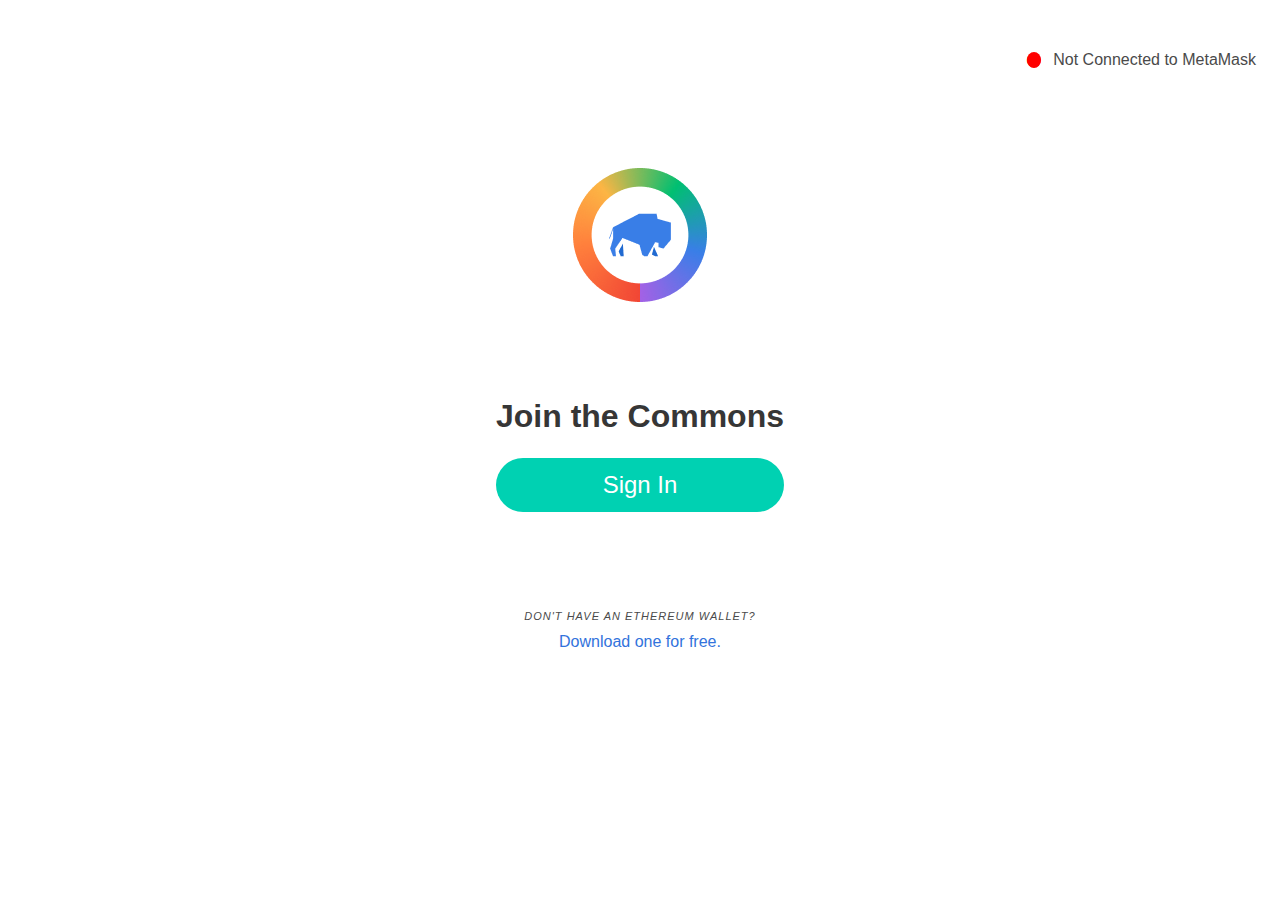
==== index.html @ 7eb844ca "login screen" ====
<!DOCTYPE html>
<html>

<head>
    <meta charset="utf-8">
    <meta http-equiv="X-UA-Compatible" content="IE=edge">
    <meta name="viewport" content="width=device-width, initial-scale=1">
    <title>Buffalo Network</title>
    <link rel="stylesheet" href="https://maxcdn.bootstrapcdn.com/font-awesome/4.7.0/css/font-awesome.min.css">
    <link href="https://fonts.googleapis.com/css?family=Open+Sans:300,400,700" rel="stylesheet">
    <!-- Bulma Version 0.7.4-->
    <link rel="stylesheet" href="css/bulma.css" />
    <link rel="stylesheet" type="text/css" href="css/edits.css" />

</head>
<body>

<!-- NavBar -->
<section class="section">

		<!-- Main container -->
		<nav class="level is-mobile">
		  <!-- Left side -->
		  <div class="level-left"></div>

		  <!-- Right side -->
		  <div class="level-right">
		    <p class="level-item">
		    	<i class="fa fa-circle-o text-red"></i>
		    	<p>Not Connected to MetaMask</p>
		    </p>
		  </div>
		</nav>
</section>

<section class="section">
	<nav class="level is-mobile">
	  <div class="level-item has-text-centered">
	    <div>
	      <img src="media/buffalo.png">
	    </div>
	  </div>
	</nav>
</section>

<section class="section">
	<nav class="level is-mobile">
	  <div class="level-item has-text-centered">
	    <div>
	      <p class="title">Join the Commons</p> <br>
	      <a class="button is-rounded is-primary is-large is-fullwidth">Sign In</a>
	    </div>
	  </div>
	</nav>
</section>

<footer class="footer">
	<nav class="level is-mobile">
	  <div class="level-item has-text-centered">
	    <div>
	      <p class="heading">
	      	<em>Don't have an ethereum wallet?</em>
	      </p>
	      <p>
	      	<a href="#">Download one for free.</a>
	      </p>
	    </div>
	  </div>
	</nav>
</footer>
</body>
</html>
---- css/edits.css ----
.fa{
  color:red;
  background:red;
  border-radius:50%;
  animation:op 3s ease infinite;
}
@keyframes op{
0%{
  opacity:0;
}
50%{
  opacity:1;
}
100%{
  opacity:0;
}
}
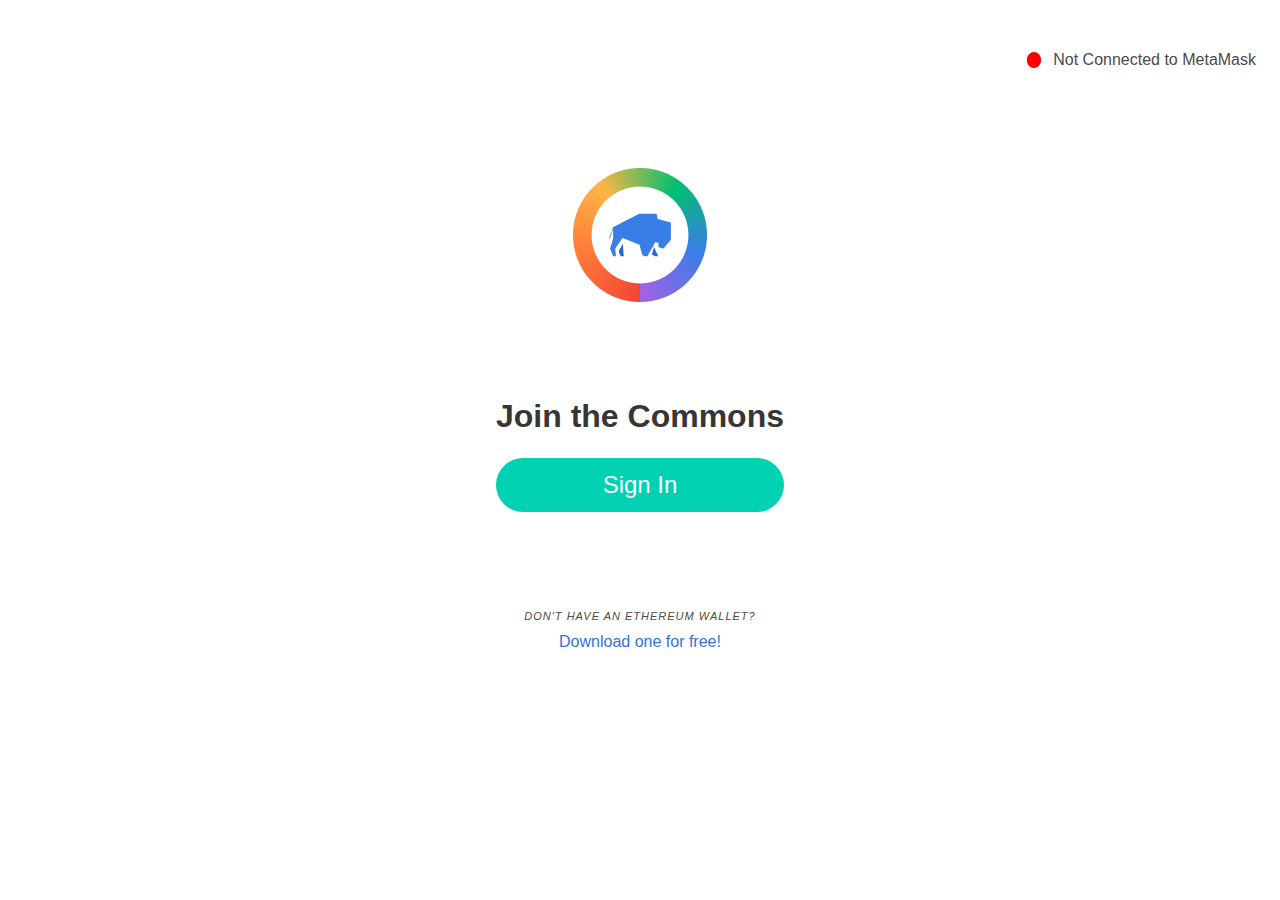
==== commit 8771209b: "test" ====
--- a/index.html
+++ b/index.html
@@ -63,7 +63,7 @@
 	      	<em>Don't have an ethereum wallet?</em>
 	      </p>
 	      <p>
-	      	<a href="#">Download one for free.</a>
+	      	<a href="#">Download one for free!</a>
 	      </p>
 	    </div>
 	  </div>
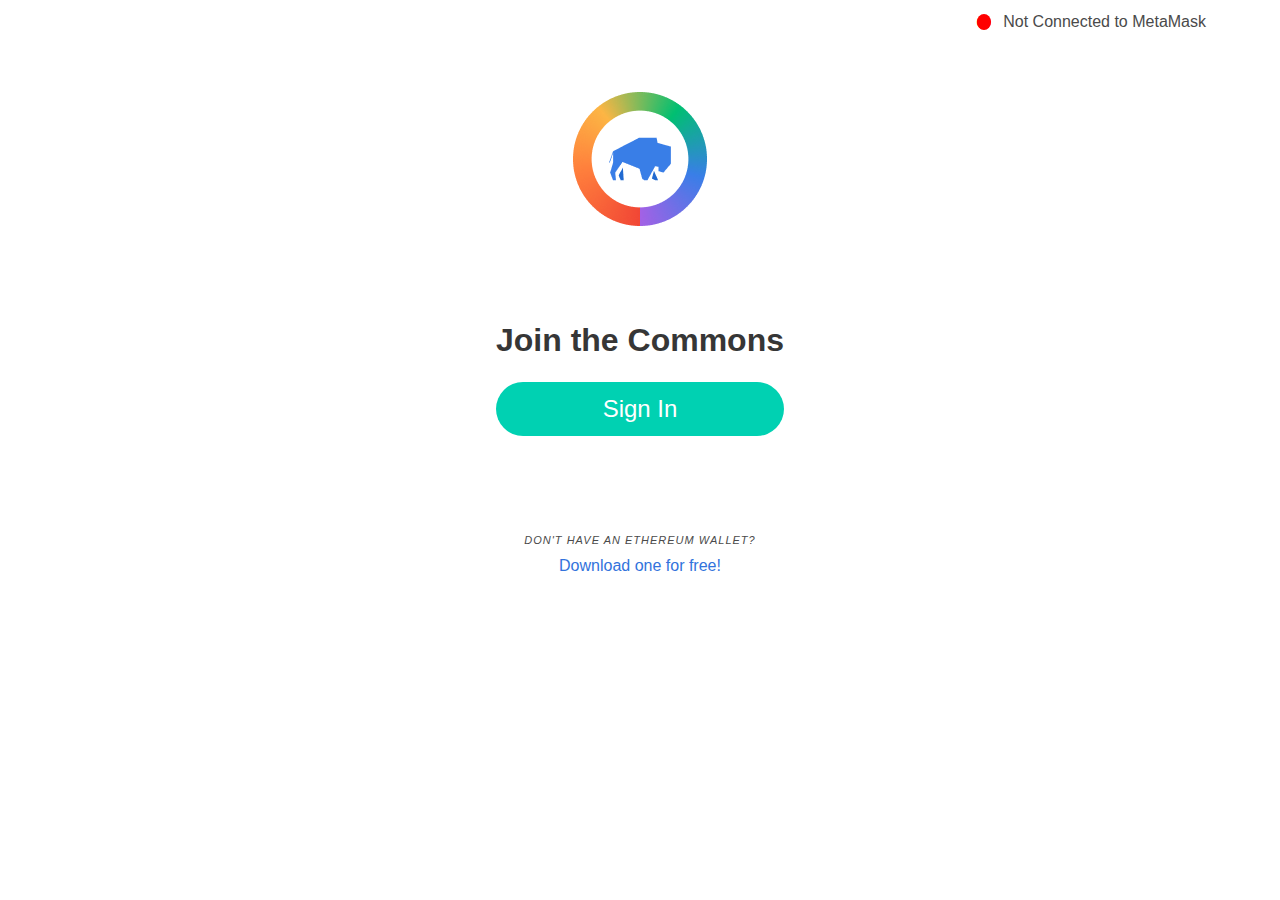
==== commit ddfef827: "test" ====
--- a/index.html
+++ b/index.html
@@ -17,22 +17,21 @@
 <body>
 
 <!-- NavBar -->
-<section class="section">
+<div class="container" style="padding: 10px;">
+	<!-- Main container -->
+	<nav class="level is-mobile">
+	  <!-- Left side -->
+	  <div class="level-left"></div>
 
-		<!-- Main container -->
-		<nav class="level is-mobile">
-		  <!-- Left side -->
-		  <div class="level-left"></div>
-
-		  <!-- Right side -->
-		  <div class="level-right">
-		    <p class="level-item">
-		    	<i class="fa fa-circle-o text-red"></i>
-		    	<p>Not Connected to MetaMask</p>
-		    </p>
-		  </div>
-		</nav>
-</section>
+	  <!-- Right side -->
+	  <div class="level-right">
+	    <p class="level-item">
+	    	<i class="fa fa-circle-o text-red"></i>
+	    	<p>Not Connected to MetaMask</p>
+	    </p>
+	  </div>
+	</nav>
+</div>
 
 <section class="section">
 	<nav class="level is-mobile">
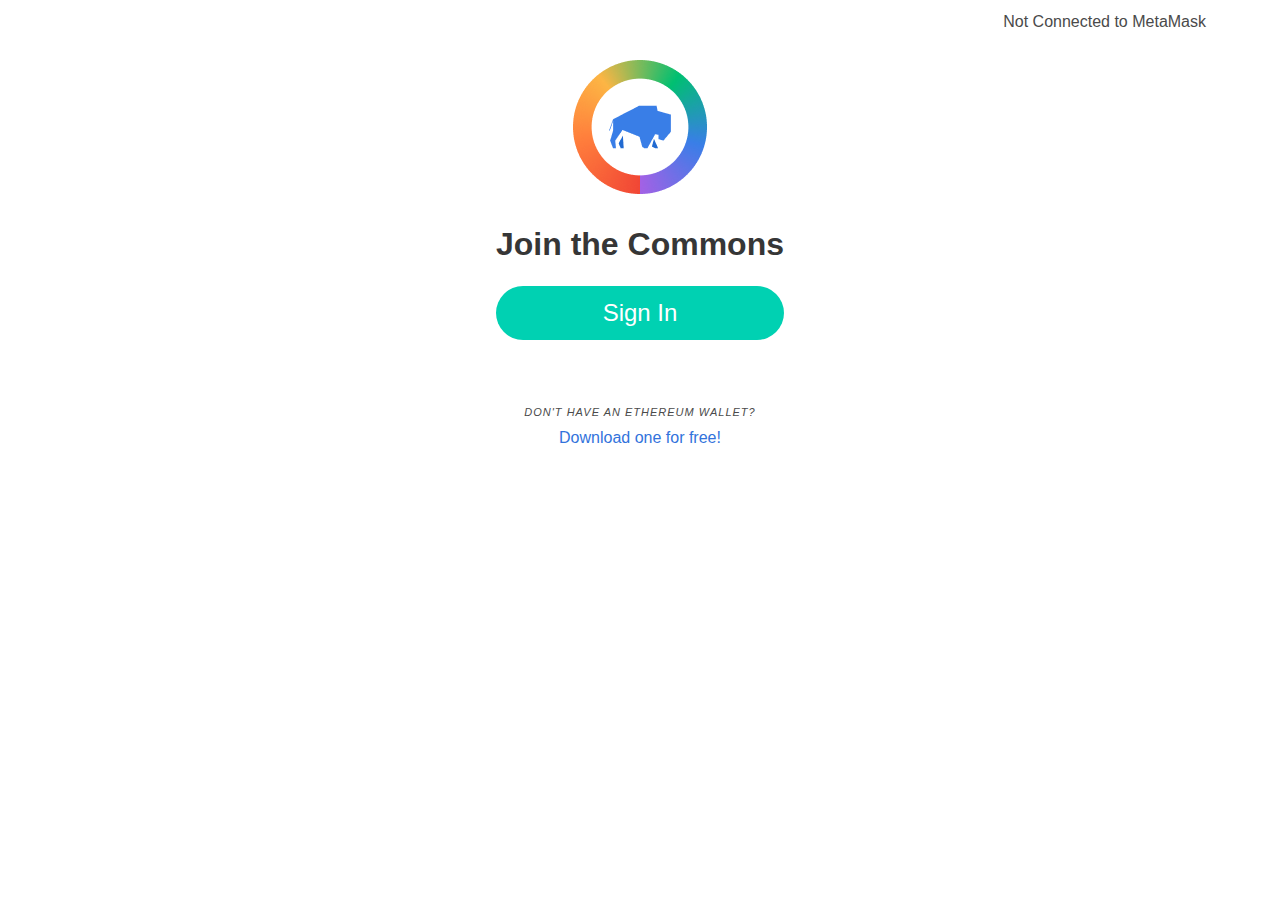
==== commit 2d992897: "update" ====
--- a/index.html
+++ b/index.html
@@ -7,7 +7,7 @@
     <meta http-equiv="X-UA-Compatible" content="IE=edge">
     <meta name="viewport" content="width=device-width, initial-scale=1">
     <title>Buffalo Network</title>
-    <link rel="stylesheet" href="https://maxcdn.bootstrapcdn.com/font-awesome/4.7.0/css/font-awesome.min.css">
+    <link rel="stylesheet" href="https://use.fontawesome.com/releases/v5.8.2/css/all.css" integrity="sha384-oS3vJWv+0UjzBfQzYUhtDYW+Pj2yciDJxpsK1OYPAYjqT085Qq/1cq5FLXAZQ7Ay" crossorigin="anonymous">
     <link href="https://fonts.googleapis.com/css?family=Open+Sans:300,400,700" rel="stylesheet">
     <!-- Bulma Version 0.7.4-->
     <link rel="stylesheet" href="css/bulma.css" />
@@ -16,7 +16,7 @@
 </head>
 <body>
 
-<!-- NavBar -->
+<!-- METAMASK CONNECTION -->
 <div class="container" style="padding: 10px;">
 	<!-- Main container -->
 	<nav class="level is-mobile">
@@ -26,7 +26,7 @@
 	  <!-- Right side -->
 	  <div class="level-right">
 	    <p class="level-item">
-	    	<i class="fa fa-circle-o text-red"></i>
+	    	<i id="connected" class="fas fa-circle"></i>
 	    	<p>Not Connected to MetaMask</p>
 	    </p>
 	  </div>
@@ -48,7 +48,7 @@
 	  <div class="level-item has-text-centered">
 	    <div>
 	      <p class="title">Join the Commons</p> <br>
-	      <a class="button is-rounded is-primary is-large is-fullwidth">Sign In</a>
+	      <a href="dash.html" class="button is-rounded is-primary is-large is-fullwidth">Sign In</a>
 	    </div>
 	  </div>
 	</nav>
--- a/css/edits.css
+++ b/css/edits.css
@@ -1,6 +1,6 @@
-.fa{
+#connected {
   color:red;
-  background:red;
+  /*background:red;*/
   border-radius:50%;
   animation:op 3s ease infinite;
 }
@@ -14,4 +14,128 @@
 100%{
   opacity:0;
 }
+}
+
+.map-responsive{
+    overflow:hidden;
+    padding-bottom:56.25%;
+    /*position:relative;*/
+    height:0;
+}
+.map-responsive iframe{
+    left:0;
+    top:0;
+    height:100%;
+    width:100%;
+    position:absolute;
+}
+
+#explore-commons {
+  position: relative;
+  /*left: 0%;*/
+  bottom: 2vh;
+
+}
+
+.button:hover {
+  background-color: #fff;
+  border: none;
+  border-radius: 45px;
+  box-shadow: 0px 8px 15px rgba(0, 0, 0, 0.3);
+  transition: all 0.3s ease 0s;
+  /*cursor: pointer;*/
+  outline: none;
+}
+
+.shadow {
+  background-color: #fff;
+    border: none;
+    border-radius: 45px;
+    box-shadow: 0px 8px 15px rgba(0, 0, 0, 0.15);
+}
+
+.is-horizontal-center {
+  justify-content: center;
+}
+
+#take-button {
+  color: white;
+}
+
+#return-to-commons {
+  position: fixed;
+  bottom: 5vh;
+  width: 90%;
+  z-index: 100;
+}
+
+.return-items {
+  margin-bottom: 20px;
+}
+
+.settings-picture {
+  width: 100%;
+}
+
+/* The switch - the box around the slider */
+.switch {
+  position: relative;
+  display: inline-block;
+  width: 60px;
+  height: 34px;
+}
+
+/* Hide default HTML checkbox */
+.switch input {
+  opacity: 0;
+  width: 0;
+  height: 0;
+}
+
+/* The slider */
+.slider {
+  position: absolute;
+  cursor: pointer;
+  top: 0;
+  left: 0;
+  right: 0;
+  bottom: 0;
+  background-color: #ccc;
+  -webkit-transition: .4s;
+  transition: .4s;
+}
+
+.slider:before {
+  position: absolute;
+  content: "";
+  height: 26px;
+  width: 26px;
+  left: 4px;
+  bottom: 4px;
+  background-color: white;
+  -webkit-transition: .4s;
+  transition: .4s;
+}
+
+input:checked + .slider {
+  background-color: #2196F3;
+}
+
+input:focus + .slider {
+  box-shadow: 0 0 1px #2196F3;
+}
+
+input:checked + .slider:before {
+  -webkit-transform: translateX(26px);
+  -ms-transform: translateX(26px);
+  transform: translateX(26px);
+}
+
+/* Rounded sliders */
+.slider.round {
+  border-radius: 34px;
+}
+
+.slider.round:before {
+  border-radius: 50%;
 }